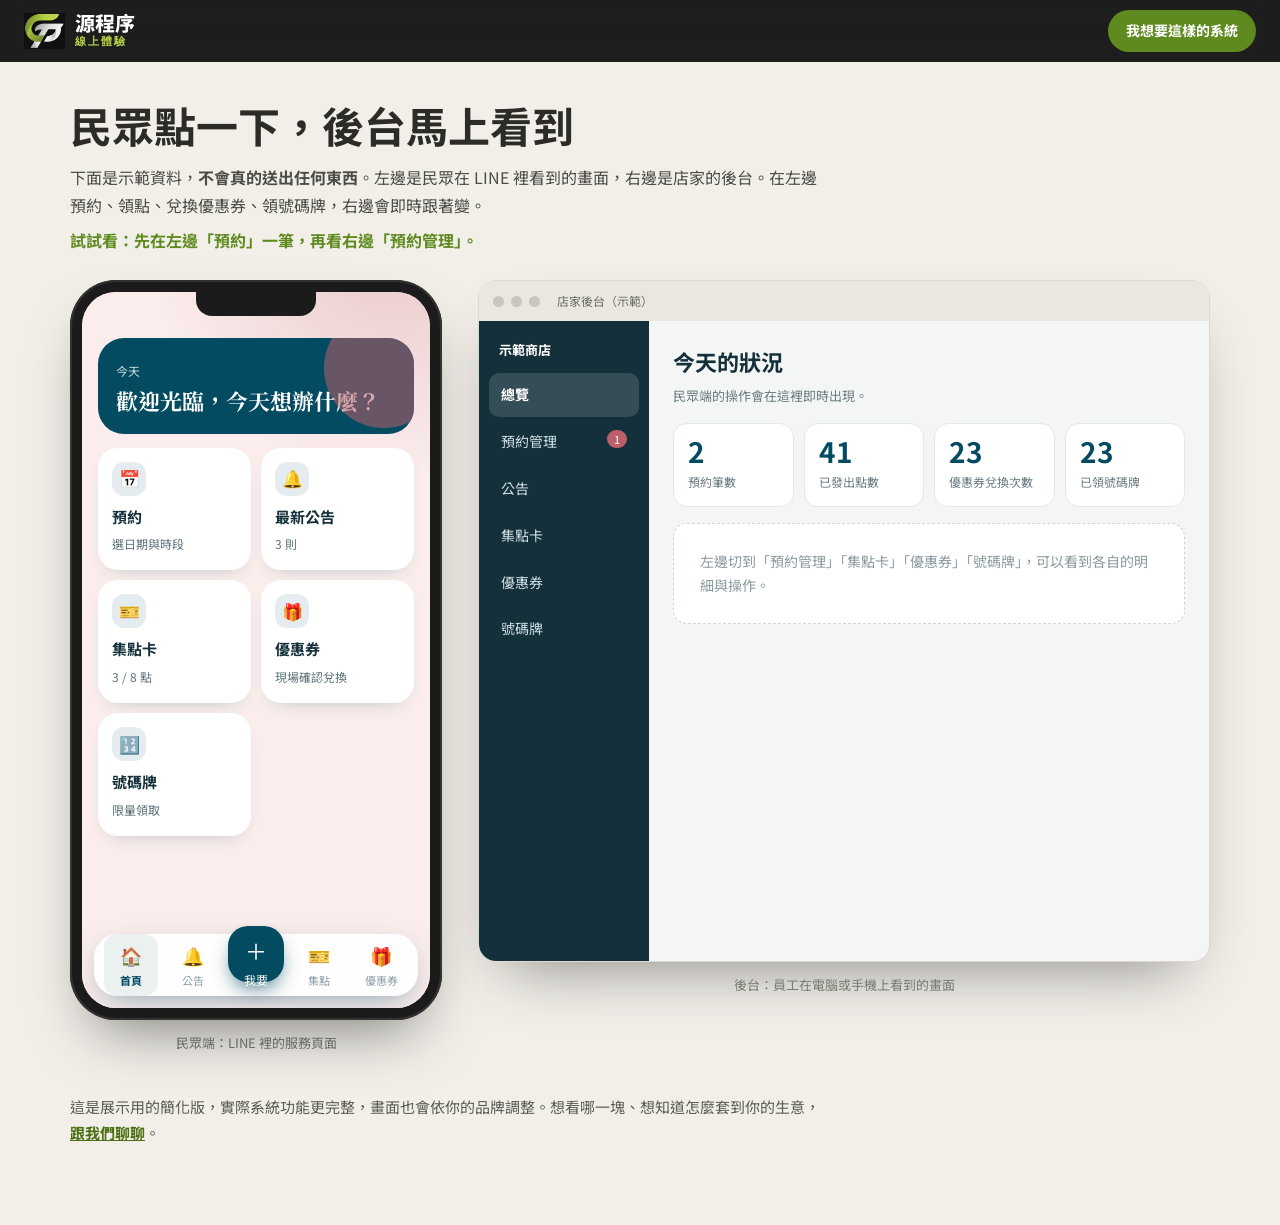
==== demo.html @ 0177e964 "官網：深色品牌首屏；新增線上體驗（前台＋後台假資料互動示範，給業務展示用）" ====
<!doctype html>
<html lang="zh-Hant">
<head>
<meta charset="utf-8">
<meta name="viewport" content="width=device-width,initial-scale=1">
<title>線上體驗｜源程序：前台與後台操作示範</title>
<link rel="icon" href="assets/logo.png">
<meta name="robots" content="noindex,nofollow">
<meta name="description" content="用假資料操作民眾端與後台：預約、公告、集點卡、優惠券、號碼牌，民眾端按下去，後台立刻同步。">
<link rel="preconnect" href="https://fonts.googleapis.com">
<link href="https://fonts.googleapis.com/css2?family=Inter:wght@600;700;900&family=Noto+Sans+TC:wght@400;500;700;800&family=Noto+Serif+TC:wght@600;700&display=swap" rel="stylesheet">
<link rel="stylesheet" href="demo.css?v=1">
</head>
<body>

<header class="dh">
  <a href="index.html" class="dh-brand"><img src="assets/logo-mark-dark.jpg" alt="源程序標誌" height="36"><span>源程序<small>線上體驗</small></span></a>
  <a href="index.html#contact" class="dh-cta">我想要這樣的系統</a>
</header>

<main class="dm">
  <div class="intro">
    <h1>民眾點一下，後台馬上看到</h1>
    <p>下面是示範資料，<b>不會真的送出任何東西</b>。左邊是民眾在 LINE 裡看到的畫面，右邊是店家的後台。在左邊預約、領點、兌換優惠券、領號碼牌，右邊會即時跟著變。</p>
    <p class="hint">試試看：先在左邊「預約」一筆，再看右邊「預約管理」。</p>
  </div>

  <div class="switch" role="tablist" aria-label="切換畫面">
    <button type="button" class="on" data-pane="phone" role="tab">民眾端（LINE）</button>
    <button type="button" data-pane="admin" role="tab">店家後台</button>
  </div>

  <div class="stage">
    <section class="pane pane-phone on" id="paneP" aria-label="民眾端示範">
      <div class="phone-shell">
        <div class="notch"></div>
        <div class="app" id="app"></div>
      </div>
      <p class="cap">民眾端：LINE 裡的服務頁面</p>
    </section>

    <section class="pane pane-admin" id="paneA" aria-label="後台示範">
      <div class="win">
        <div class="win-bar"><i></i><i></i><i></i><span>店家後台（示範）</span></div>
        <div class="win-body" id="admin"></div>
      </div>
      <p class="cap">後台：員工在電腦或手機上看到的畫面</p>
    </section>
  </div>

  <p class="foot">這是展示用的簡化版，實際系統功能更完整，畫面也會依你的品牌調整。想看哪一塊、想知道怎麼套到你的生意，<a href="index.html#contact">跟我們聊聊</a>。</p>
</main>

<script src="demo.js?v=1"></script>
</body>
</html>
---- demo.css ----
:root{
  --bg:#101010; --paper:#faedec; --card:#fff; --pri:#034b61; --pri2:#023747; --acc:#bc5f6a; --ink:#14303a; --mute:#5d727a; --line:#e8d9d8;
  --ok:#2e7d4f; --warn:#b26a00; --adm:#f4f6f5;
  --serif:"Noto Serif TC","Songti TC",serif;
}
*{box-sizing:border-box;margin:0;padding:0}
body{font-family:"Noto Sans TC","PingFang TC","Microsoft JhengHei",system-ui,sans-serif;background:#f2efe9;color:#222;line-height:1.7;-webkit-font-smoothing:antialiased}
button{font:inherit;cursor:pointer;border:0}
a{color:inherit}

/* 頁首 */
.dh{position:sticky;top:0;z-index:40;display:flex;align-items:center;justify-content:space-between;padding:10px 24px;background:rgba(16,16,16,.94);backdrop-filter:blur(8px);color:#fff}
.dh-brand{display:flex;align-items:center;gap:10px;text-decoration:none;font-weight:800;font-size:20px;line-height:1.1}
.dh-brand small{display:block;font:600 11px "Inter",sans-serif;letter-spacing:.18em;color:#b8d048;text-transform:uppercase}
.dh-cta{background:#5f8a1f;color:#fff;text-decoration:none;font-weight:700;font-size:14px;padding:9px 18px;border-radius:999px}
.dh-cta:hover{background:#4b6f14}

.dm{max-width:1180px;margin:0 auto;padding:36px 20px 80px}
.intro{max-width:760px;margin-bottom:26px}
.intro h1{font-size:clamp(28px,4.4vw,42px);line-height:1.3;color:#2b2c27;margin-bottom:12px}
.intro p{color:#4b4c46;font-size:16px}
.intro .hint{margin-top:8px;color:#5f8a1f;font-weight:700}
.switch{display:none;gap:8px;margin-bottom:14px}
.switch button{flex:1;padding:11px;border-radius:999px;background:#e4e1d9;color:#4b4c46;font-weight:700}
.switch button.on{background:#2b2c27;color:#fff}

.stage{display:grid;grid-template-columns:372px 1fr;gap:36px;align-items:start}
.cap{margin-top:12px;text-align:center;font-size:13px;color:#7a7a72}
.foot{margin-top:40px;color:#5b5c55;font-size:15px;max-width:760px}
.foot a{color:#4b6f14;font-weight:700}

/* ── 手機 ── */
.phone-shell{position:relative;width:372px;height:740px;background:#1b1b1b;border-radius:46px;padding:12px;box-shadow:0 30px 60px -24px rgba(0,0,0,.5),0 0 0 2px #333 inset;margin:0 auto}
.notch{position:absolute;top:12px;left:50%;transform:translateX(-50%);width:120px;height:24px;background:#1b1b1b;border-radius:0 0 16px 16px;z-index:5}
.app{position:relative;width:100%;height:100%;border-radius:34px;overflow:hidden;background:var(--paper);color:var(--ink);display:flex;flex-direction:column}
.screen{flex:1;overflow-y:auto;padding:46px 16px 90px;scrollbar-width:none;background:
  radial-gradient(120% 60% at 90% -10%,rgba(188,95,106,.28),transparent 60%),var(--paper)}
.screen::-webkit-scrollbar{display:none}
.a-title{font:700 27px/1.25 var(--serif);color:var(--ink);margin:6px 0 4px}
.a-sub{font-size:13px;color:var(--mute);margin-bottom:14px}
.back{display:inline-flex;align-items:center;justify-content:center;width:34px;height:34px;border-radius:50%;background:#fff;color:var(--ink);box-shadow:0 2px 8px rgba(0,0,0,.1);font-size:16px}
.a-card{background:var(--card);border-radius:22px;padding:14px 16px;margin-bottom:12px;box-shadow:0 8px 20px -14px rgba(3,75,97,.45)}
.a-card h3{font-size:16px;color:var(--ink);margin-bottom:2px}
.a-card p{font-size:13px;color:var(--mute)}
.today{background:var(--pri);color:#fff;border-radius:26px;padding:18px;margin-bottom:14px;position:relative;overflow:hidden}
.today small{opacity:.8;font-size:12px}
.today b{display:block;font:700 22px/1.3 var(--serif);margin-top:4px}
.today::after{content:"";position:absolute;right:-30px;top:-30px;width:120px;height:120px;border-radius:50%;background:rgba(188,95,106,.55)}
.tiles{display:grid;grid-template-columns:1fr 1fr;gap:10px}
.tile{background:#fff;border-radius:20px;padding:14px;text-align:left;color:var(--ink);box-shadow:0 8px 20px -14px rgba(3,75,97,.45);transition:transform .2s}
.tile:active{transform:scale(.96)}
.tile i{display:flex;width:34px;height:34px;border-radius:12px;background:rgba(3,75,97,.1);color:var(--pri);align-items:center;justify-content:center;font-style:normal;font-size:17px;margin-bottom:8px}
.tile b{display:block;font-size:15px}
.tile span{font-size:12px;color:var(--mute)}
.chips{display:flex;flex-wrap:wrap;gap:8px;margin:6px 0 12px}
.chip{padding:8px 14px;border-radius:999px;background:#fff;color:var(--ink);border:1.5px solid var(--line);font-size:14px}
.chip.on{background:var(--pri);color:#fff;border-color:var(--pri)}
.lab{font-size:13px;font-weight:700;color:var(--ink);margin:8px 0 2px}
.in{width:100%;padding:11px 14px;border-radius:14px;border:1.5px solid var(--line);background:#fff;font:inherit;font-size:15px}
.btn-p{width:100%;padding:13px;border-radius:999px;background:var(--pri);color:#fff;font-weight:700;font-size:15px;margin-top:10px}
.btn-p:disabled{opacity:.4;cursor:not-allowed}
.btn-p.acc{background:var(--acc)}
.btn-s{padding:9px 16px;border-radius:999px;background:#fff;color:var(--pri);border:1.5px solid var(--pri);font-weight:700;font-size:14px}
.stamp{margin:18px auto 8px;width:max-content;padding:8px 22px;border:4px solid var(--ok);color:var(--ok);border-radius:14px;font:700 28px var(--serif);transform:rotate(-8deg);animation:stamp .5s cubic-bezier(.2,.9,.25,1.3)}
@keyframes stamp{from{transform:rotate(-30deg) scale(2.6);opacity:0}to{transform:rotate(-8deg) scale(1);opacity:1}}
.receipt{background:#fff;border-radius:18px;padding:14px;font-size:14px;text-align:center}
.dots{display:flex;flex-wrap:wrap;gap:6px;margin:10px 0}
.dot{width:26px;height:26px;border-radius:50%;border:1.5px solid var(--line);display:flex;align-items:center;justify-content:center;font-size:12px;color:#a98;transition:.25s}
.dot.f{background:var(--pri);border-color:var(--pri);color:#fff}
.pill{display:inline-block;padding:2px 10px;border-radius:999px;font-size:12px;font-weight:700;background:rgba(3,75,97,.1);color:var(--pri)}
.pill.ok{background:rgba(46,125,79,.12);color:var(--ok)}
.pill.wait{background:rgba(178,106,0,.12);color:var(--warn)}
.qr{width:150px;height:150px;margin:10px auto;background:
  conic-gradient(from 90deg at 4px 4px,#0000 25%,#000 0) 0 0/16px 16px;border:8px solid #fff;border-radius:6px;outline:1px solid var(--line)}
.bignum{font:700 64px/1 var(--serif);color:var(--pri);text-align:center}
.code{text-align:center;font-family:ui-monospace,monospace;letter-spacing:.2em;font-size:17px}
.note{font-size:12px;color:var(--mute);text-align:center;margin-top:6px}
.nav{position:absolute;left:12px;right:12px;bottom:12px;height:62px;border-radius:24px;background:rgba(255,255,255,.94);backdrop-filter:blur(8px);box-shadow:0 10px 30px -10px rgba(3,75,97,.5);display:flex;align-items:center;justify-content:space-around;padding:0 6px}
.nav button{background:none;color:#8aa0a8;font-size:11px;display:flex;flex-direction:column;align-items:center;gap:1px;padding:6px 8px;border-radius:14px;min-width:54px}
.nav button i{font-style:normal;font-size:18px}
.nav button.on{color:var(--pri);font-weight:700;background:rgba(3,75,97,.08)}
.nav .plus{width:56px;height:56px;border-radius:20px;margin-top:-22px;background:var(--pri);color:#fff;box-shadow:0 10px 22px -8px var(--pri);font-size:12px}
.nav .plus i{font-size:22px}
.sheet{position:absolute;inset:0;background:rgba(0,0,0,.4);display:flex;align-items:flex-end;z-index:20;animation:fadeIn .2s}
.sheet>div{width:100%;background:var(--paper);border-radius:28px 28px 0 0;padding:20px 16px 26px;animation:up .3s cubic-bezier(.2,.9,.25,1.1)}
.sheet h2{font:700 26px var(--serif);margin-bottom:8px}
.sheet li{list-style:none}
.sheet li button{width:100%;text-align:left;padding:12px 4px;background:none;color:var(--ink);font-size:17px;font-weight:700;border-bottom:1px solid var(--line)}
.modal{position:absolute;inset:0;background:rgba(0,0,0,.45);display:flex;align-items:center;justify-content:center;padding:24px;z-index:25;animation:fadeIn .2s}
.modal>div{background:#fff;border-radius:24px;padding:20px;width:100%}
.modal h3{font-size:18px;margin-bottom:6px;color:var(--ink)}
.modal p{font-size:14px;color:var(--mute)}
.modal .row{display:flex;gap:8px;margin-top:14px}
.modal .row button{flex:1;padding:11px;border-radius:999px;font-weight:700}
@keyframes up{from{transform:translateY(40px);opacity:0}to{transform:none;opacity:1}}
@keyframes fadeIn{from{opacity:0}to{opacity:1}}

/* ── 後台 ── */
.win{background:#fff;border-radius:18px;box-shadow:0 30px 60px -28px rgba(0,0,0,.45);overflow:hidden;border:1px solid #dcdad2}
.win-bar{display:flex;align-items:center;gap:7px;padding:10px 14px;background:#e9e7e0;font-size:12px;color:#6f6f66}
.win-bar i{width:11px;height:11px;border-radius:50%;background:#c9c6bb}
.win-bar span{margin-left:10px}
.win-body{display:grid;grid-template-columns:170px 1fr;min-height:640px;background:var(--adm)}
.side{background:#14303a;color:#cfe0e5;padding:16px 10px}
.side h4{font-size:13px;color:#fff;padding:2px 10px 12px}
.side button{display:block;width:100%;text-align:left;padding:10px 12px;border-radius:10px;background:none;color:#cfe0e5;font-size:14px;margin-bottom:3px}
.side button.on{background:rgba(255,255,255,.14);color:#fff;font-weight:700}
.side .badge{float:right;background:var(--acc);color:#fff;border-radius:999px;font-size:11px;padding:0 7px;line-height:18px}
.main{padding:22px 24px;min-width:0}
.main h2{font-size:22px;color:#14303a;margin-bottom:4px}
.main .sub{font-size:13px;color:#6b7c82;margin-bottom:16px}
.stats{display:grid;grid-template-columns:repeat(4,1fr);gap:10px;margin-bottom:16px}
.stat{background:#fff;border-radius:14px;padding:12px 14px;border:1px solid #e3e9e7}
.stat b{display:block;font-size:28px;line-height:1.1;color:#034b61;transition:color .3s}
.stat span{font-size:12px;color:#6b7c82}
.stat.bump b{color:#bc5f6a}
table{width:100%;border-collapse:collapse;background:#fff;border-radius:14px;overflow:hidden;font-size:14px;border:1px solid #e3e9e7}
th{background:#eaf0ee;text-align:left;font-size:12px;color:#5d727a;padding:9px 12px}
td{padding:9px 12px;border-top:1px solid #edf1ef}
tr.new td{animation:hl 2.4s ease}
@keyframes hl{0%,60%{background:#fff2c9}100%{background:transparent}}
.empty{padding:26px;text-align:center;color:#8a9a9f;background:#fff;border-radius:14px;border:1px dashed #cdd8d5;font-size:14px}
.row-btns{display:flex;gap:8px;flex-wrap:wrap;margin-bottom:12px}
.b-sm{padding:7px 14px;border-radius:999px;background:#034b61;color:#fff;font-size:13px;font-weight:700}
.b-sm.o{background:#fff;color:#034b61;border:1.5px solid #034b61}
.fgrid{display:flex;gap:8px;flex-wrap:wrap;margin-bottom:12px}
.fgrid input{padding:8px 12px;border-radius:10px;border:1.5px solid #d6e0dd;font:inherit;font-size:14px;min-width:0;flex:1}
.demo-tag{display:inline-block;margin-left:8px;font-size:11px;padding:1px 8px;border-radius:999px;background:#fff2c9;color:#8a6200;vertical-align:middle}

@media (max-width:980px){
  .stage{grid-template-columns:1fr}
  .switch{display:flex}
  .pane{display:none}
  .pane.on{display:block}
  .win-body{grid-template-columns:1fr}
  .side{display:flex;overflow-x:auto;gap:4px;padding:10px}
  .side h4{display:none}
  .side button{white-space:nowrap;width:auto;margin:0}
  .stats{grid-template-columns:1fr 1fr}
  .main{padding:16px}
  table{font-size:13px}
  th,td{padding:8px}
}
@media (max-width:420px){
  .phone-shell{width:100%;height:700px}
}
@media (prefers-reduced-motion:reduce){*{animation:none!important;transition:none!important}}
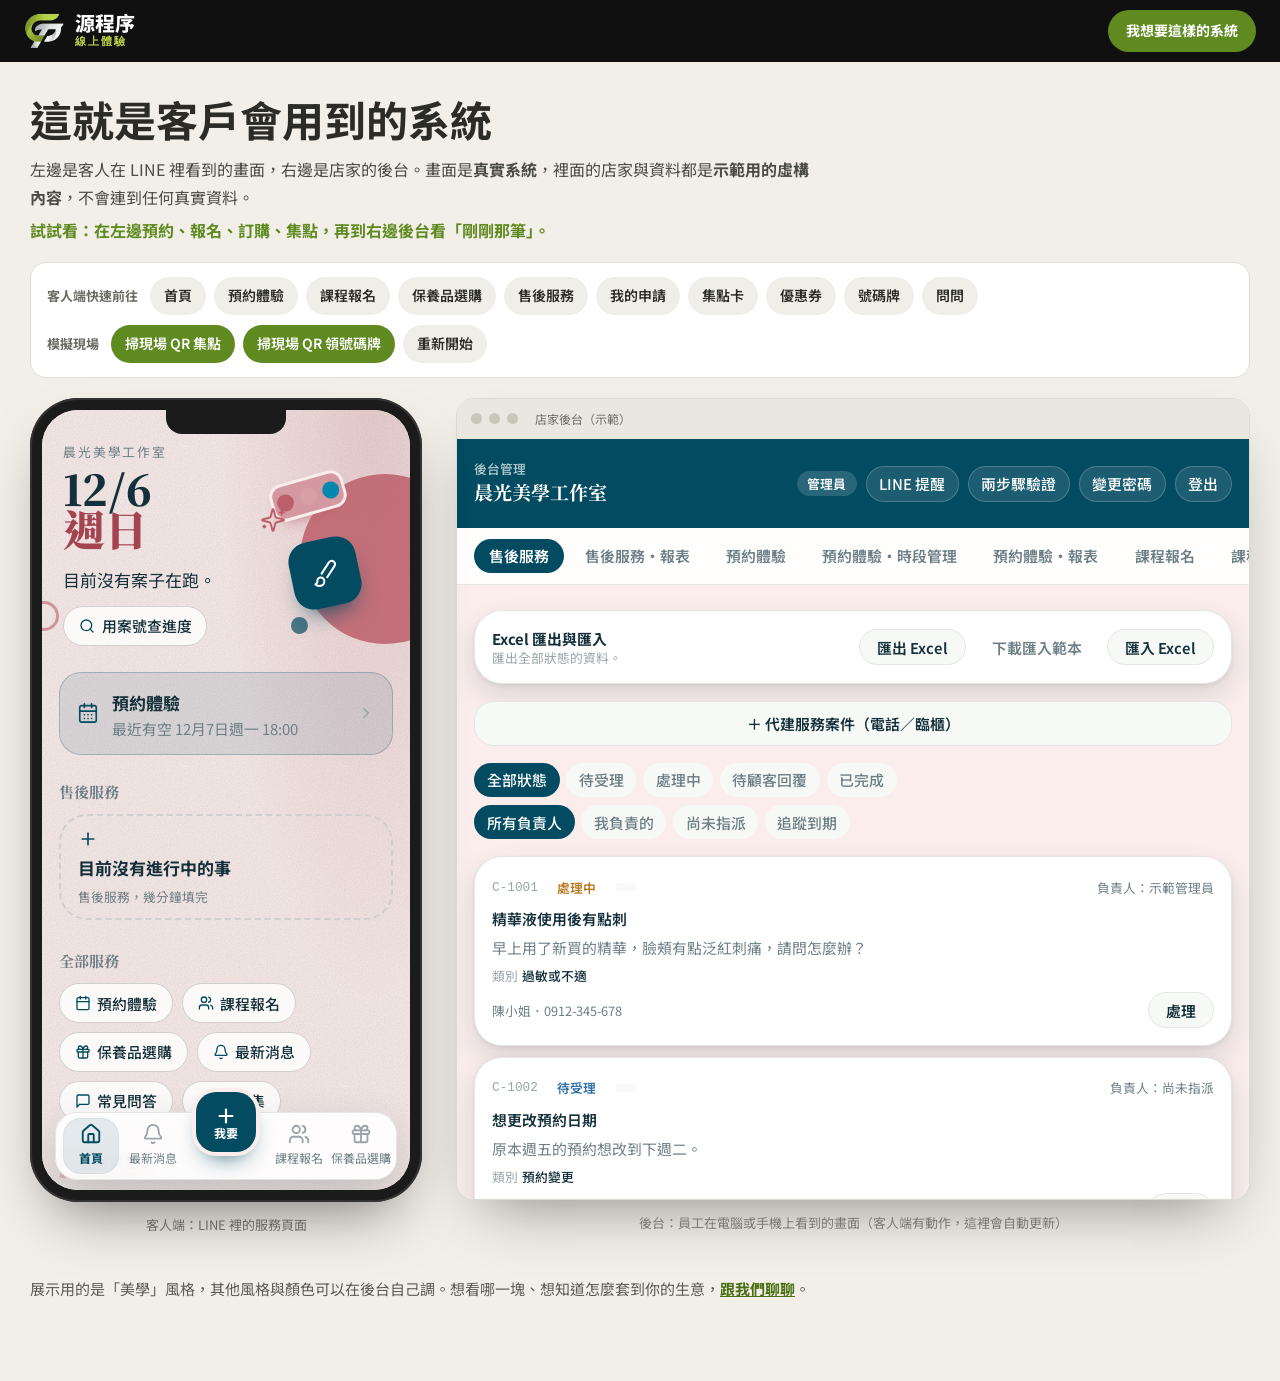
==== commit 3d74cc98: "官網線上體驗改成真實系統畫面（民眾端＋後台，示範資料）；後台自動同步民眾端操作" ====
--- a/demo.html
+++ b/demo.html
@@ -3,13 +3,13 @@
 <head>
 <meta charset="utf-8">
 <meta name="viewport" content="width=device-width,initial-scale=1">
-<title>線上體驗｜源程序：前台與後台操作示範</title>
+<title>線上體驗｜源程序：真實畫面，示範資料</title>
 <link rel="icon" href="assets/logo.png">
 <meta name="robots" content="noindex,nofollow">
-<meta name="description" content="用假資料操作民眾端與後台：預約、公告、集點卡、優惠券、號碼牌，民眾端按下去，後台立刻同步。">
+<meta name="description" content="用真實系統的畫面操作民眾端與後台：預約、報名、訂購、集點卡、優惠券、號碼牌。資料都是示範用的，民眾端按下去，後台立刻同步。">
 <link rel="preconnect" href="https://fonts.googleapis.com">
-<link href="https://fonts.googleapis.com/css2?family=Inter:wght@600;700;900&family=Noto+Sans+TC:wght@400;500;700;800&family=Noto+Serif+TC:wght@600;700&display=swap" rel="stylesheet">
-<link rel="stylesheet" href="demo.css?v=1">
+<link href="https://fonts.googleapis.com/css2?family=Inter:wght@600;700;900&family=Noto+Sans+TC:wght@400;500;700;800&display=swap" rel="stylesheet">
+<link rel="stylesheet" href="demo.css?v=2">
 </head>
 <body>
 
@@ -20,13 +20,35 @@
 
 <main class="dm">
   <div class="intro">
-    <h1>民眾點一下，後台馬上看到</h1>
-    <p>下面是示範資料，<b>不會真的送出任何東西</b>。左邊是民眾在 LINE 裡看到的畫面，右邊是店家的後台。在左邊預約、領點、兌換優惠券、領號碼牌，右邊會即時跟著變。</p>
-    <p class="hint">試試看：先在左邊「預約」一筆，再看右邊「預約管理」。</p>
+    <h1>這就是客戶會用到的系統</h1>
+    <p>左邊是客人在 LINE 裡看到的畫面，右邊是店家的後台。畫面是<b>真實系統</b>，裡面的店家與資料都是<b>示範用的虛構內容</b>，不會連到任何真實資料。</p>
+    <p class="hint">試試看：在左邊預約、報名、訂購、集點，再到右邊後台看「剛剛那筆」。</p>
+  </div>
+
+  <div class="tools" aria-label="示範操作">
+    <div class="tool-group">
+      <span class="tool-label">客人端快速前往</span>
+      <button type="button" data-go="/">首頁</button>
+      <button type="button" data-go="/book/studio-booking">預約體驗</button>
+      <button type="button" data-go="/register/studio-course">課程報名</button>
+      <button type="button" data-go="/shop/studio-shop">保養品選購</button>
+      <button type="button" data-go="/case/studio-service">售後服務</button>
+      <button type="button" data-go="/me">我的申請</button>
+      <button type="button" data-go="/loyalty">集點卡</button>
+      <button type="button" data-go="/coupons">優惠券</button>
+      <button type="button" data-go="/tickets">號碼牌</button>
+      <button type="button" data-go="/assistant">問問</button>
+    </div>
+    <div class="tool-group">
+      <span class="tool-label">模擬現場</span>
+      <button type="button" class="hot" id="btnScan">掃現場 QR 集點</button>
+      <button type="button" class="hot" id="btnTicket">掃現場 QR 領號碼牌</button>
+      <button type="button" id="btnReset">重新開始</button>
+    </div>
   </div>
 
   <div class="switch" role="tablist" aria-label="切換畫面">
-    <button type="button" class="on" data-pane="phone" role="tab">民眾端（LINE）</button>
+    <button type="button" class="on" data-pane="phone" role="tab">客人（LINE）</button>
     <button type="button" data-pane="admin" role="tab">店家後台</button>
   </div>
 
@@ -34,23 +56,23 @@
     <section class="pane pane-phone on" id="paneP" aria-label="民眾端示範">
       <div class="phone-shell">
         <div class="notch"></div>
-        <div class="app" id="app"></div>
+        <iframe id="phone" title="民眾端：LINE 裡的服務頁面" src="app/demo.html?pane=citizen" loading="lazy"></iframe>
       </div>
-      <p class="cap">民眾端：LINE 裡的服務頁面</p>
+      <p class="cap">客人端：LINE 裡的服務頁面</p>
     </section>
 
     <section class="pane pane-admin" id="paneA" aria-label="後台示範">
       <div class="win">
-        <div class="win-bar"><i></i><i></i><i></i><span>店家後台（示範）</span></div>
-        <div class="win-body" id="admin"></div>
+        <div class="win-bar"><i></i><i></i><i></i><span>店家後台（示範）</span><em id="syncNote" aria-live="polite"></em></div>
+        <iframe id="admin" title="店家後台" src="app/demo.html?pane=admin" loading="lazy"></iframe>
       </div>
-      <p class="cap">後台：員工在電腦或手機上看到的畫面</p>
+      <p class="cap">後台：員工在電腦或手機上看到的畫面（客人端有動作，這裡會自動更新）</p>
     </section>
   </div>
 
-  <p class="foot">這是展示用的簡化版，實際系統功能更完整，畫面也會依你的品牌調整。想看哪一塊、想知道怎麼套到你的生意，<a href="index.html#contact">跟我們聊聊</a>。</p>
+  <p class="foot">展示用的是「美學」風格，其他風格與顏色可以在後台自己調。想看哪一塊、想知道怎麼套到你的生意，<a href="index.html#contact">跟我們聊聊</a>。</p>
 </main>
 
-<script src="demo.js?v=1"></script>
+<script src="demo.js?v=2"></script>
 </body>
 </html>
--- a/demo.css
+++ b/demo.css
@@ -1,147 +1,58 @@
-:root{
-  --bg:#101010; --paper:#faedec; --card:#fff; --pri:#034b61; --pri2:#023747; --acc:#bc5f6a; --ink:#14303a; --mute:#5d727a; --line:#e8d9d8;
-  --ok:#2e7d4f; --warn:#b26a00; --adm:#f4f6f5;
-  --serif:"Noto Serif TC","Songti TC",serif;
-}
+:root{--dark:#101010;--green:#5f8a1f;--green-d:#4b6f14;--ink:#2b2c27;--mute:#6b6c64}
 *{box-sizing:border-box;margin:0;padding:0}
 body{font-family:"Noto Sans TC","PingFang TC","Microsoft JhengHei",system-ui,sans-serif;background:#f2efe9;color:#222;line-height:1.7;-webkit-font-smoothing:antialiased}
 button{font:inherit;cursor:pointer;border:0}
 a{color:inherit}
 
-/* 頁首 */
-.dh{position:sticky;top:0;z-index:40;display:flex;align-items:center;justify-content:space-between;padding:10px 24px;background:rgba(16,16,16,.94);backdrop-filter:blur(8px);color:#fff}
+.dh{position:sticky;top:0;z-index:40;display:flex;align-items:center;justify-content:space-between;padding:10px 24px;background:var(--dark);color:#fff}
 .dh-brand{display:flex;align-items:center;gap:10px;text-decoration:none;font-weight:800;font-size:20px;line-height:1.1}
 .dh-brand small{display:block;font:600 11px "Inter",sans-serif;letter-spacing:.18em;color:#b8d048;text-transform:uppercase}
-.dh-cta{background:#5f8a1f;color:#fff;text-decoration:none;font-weight:700;font-size:14px;padding:9px 18px;border-radius:999px}
-.dh-cta:hover{background:#4b6f14}
+.dh-cta{background:var(--green);color:#fff;text-decoration:none;font-weight:700;font-size:14px;padding:9px 18px;border-radius:999px}
+.dh-cta:hover{background:var(--green-d)}
 
-.dm{max-width:1180px;margin:0 auto;padding:36px 20px 80px}
-.intro{max-width:760px;margin-bottom:26px}
-.intro h1{font-size:clamp(28px,4.4vw,42px);line-height:1.3;color:#2b2c27;margin-bottom:12px}
+.dm{max-width:1260px;margin:0 auto;padding:30px 20px 80px}
+.intro{max-width:780px;margin-bottom:18px}
+.intro h1{font-size:clamp(28px,4.4vw,42px);line-height:1.3;color:var(--ink);margin-bottom:10px}
 .intro p{color:#4b4c46;font-size:16px}
-.intro .hint{margin-top:8px;color:#5f8a1f;font-weight:700}
+.intro .hint{margin-top:6px;color:var(--green);font-weight:700}
+
+.tools{display:flex;flex-direction:column;gap:10px;margin:0 0 20px;padding:14px 16px;background:#fff;border-radius:16px;border:1px solid #e3e0d6}
+.tool-group{display:flex;flex-wrap:wrap;gap:8px;align-items:center}
+.tool-label{font-size:13px;font-weight:700;color:var(--mute);margin-right:4px}
+.tools button{padding:7px 14px;border-radius:999px;background:#f0eee8;color:var(--ink);font-size:14px;font-weight:600;transition:.15s}
+.tools button:hover{background:#e4e1d6}
+.tools button.hot{background:var(--green);color:#fff}
+.tools button.hot:hover{background:var(--green-d)}
+
 .switch{display:none;gap:8px;margin-bottom:14px}
 .switch button{flex:1;padding:11px;border-radius:999px;background:#e4e1d9;color:#4b4c46;font-weight:700}
-.switch button.on{background:#2b2c27;color:#fff}
+.switch button.on{background:var(--ink);color:#fff}
 
-.stage{display:grid;grid-template-columns:372px 1fr;gap:36px;align-items:start}
+.stage{display:grid;grid-template-columns:392px 1fr;gap:34px;align-items:start}
 .cap{margin-top:12px;text-align:center;font-size:13px;color:#7a7a72}
-.foot{margin-top:40px;color:#5b5c55;font-size:15px;max-width:760px}
-.foot a{color:#4b6f14;font-weight:700}
+.foot{margin-top:40px;color:#5b5c55;font-size:15px;max-width:780px}
+.foot a{color:var(--green-d);font-weight:700}
 
-/* ── 手機 ── */
-.phone-shell{position:relative;width:372px;height:740px;background:#1b1b1b;border-radius:46px;padding:12px;box-shadow:0 30px 60px -24px rgba(0,0,0,.5),0 0 0 2px #333 inset;margin:0 auto}
-.notch{position:absolute;top:12px;left:50%;transform:translateX(-50%);width:120px;height:24px;background:#1b1b1b;border-radius:0 0 16px 16px;z-index:5}
-.app{position:relative;width:100%;height:100%;border-radius:34px;overflow:hidden;background:var(--paper);color:var(--ink);display:flex;flex-direction:column}
-.screen{flex:1;overflow-y:auto;padding:46px 16px 90px;scrollbar-width:none;background:
-  radial-gradient(120% 60% at 90% -10%,rgba(188,95,106,.28),transparent 60%),var(--paper)}
-.screen::-webkit-scrollbar{display:none}
-.a-title{font:700 27px/1.25 var(--serif);color:var(--ink);margin:6px 0 4px}
-.a-sub{font-size:13px;color:var(--mute);margin-bottom:14px}
-.back{display:inline-flex;align-items:center;justify-content:center;width:34px;height:34px;border-radius:50%;background:#fff;color:var(--ink);box-shadow:0 2px 8px rgba(0,0,0,.1);font-size:16px}
-.a-card{background:var(--card);border-radius:22px;padding:14px 16px;margin-bottom:12px;box-shadow:0 8px 20px -14px rgba(3,75,97,.45)}
-.a-card h3{font-size:16px;color:var(--ink);margin-bottom:2px}
-.a-card p{font-size:13px;color:var(--mute)}
-.today{background:var(--pri);color:#fff;border-radius:26px;padding:18px;margin-bottom:14px;position:relative;overflow:hidden}
-.today small{opacity:.8;font-size:12px}
-.today b{display:block;font:700 22px/1.3 var(--serif);margin-top:4px}
-.today::after{content:"";position:absolute;right:-30px;top:-30px;width:120px;height:120px;border-radius:50%;background:rgba(188,95,106,.55)}
-.tiles{display:grid;grid-template-columns:1fr 1fr;gap:10px}
-.tile{background:#fff;border-radius:20px;padding:14px;text-align:left;color:var(--ink);box-shadow:0 8px 20px -14px rgba(3,75,97,.45);transition:transform .2s}
-.tile:active{transform:scale(.96)}
-.tile i{display:flex;width:34px;height:34px;border-radius:12px;background:rgba(3,75,97,.1);color:var(--pri);align-items:center;justify-content:center;font-style:normal;font-size:17px;margin-bottom:8px}
-.tile b{display:block;font-size:15px}
-.tile span{font-size:12px;color:var(--mute)}
-.chips{display:flex;flex-wrap:wrap;gap:8px;margin:6px 0 12px}
-.chip{padding:8px 14px;border-radius:999px;background:#fff;color:var(--ink);border:1.5px solid var(--line);font-size:14px}
-.chip.on{background:var(--pri);color:#fff;border-color:var(--pri)}
-.lab{font-size:13px;font-weight:700;color:var(--ink);margin:8px 0 2px}
-.in{width:100%;padding:11px 14px;border-radius:14px;border:1.5px solid var(--line);background:#fff;font:inherit;font-size:15px}
-.btn-p{width:100%;padding:13px;border-radius:999px;background:var(--pri);color:#fff;font-weight:700;font-size:15px;margin-top:10px}
-.btn-p:disabled{opacity:.4;cursor:not-allowed}
-.btn-p.acc{background:var(--acc)}
-.btn-s{padding:9px 16px;border-radius:999px;background:#fff;color:var(--pri);border:1.5px solid var(--pri);font-weight:700;font-size:14px}
-.stamp{margin:18px auto 8px;width:max-content;padding:8px 22px;border:4px solid var(--ok);color:var(--ok);border-radius:14px;font:700 28px var(--serif);transform:rotate(-8deg);animation:stamp .5s cubic-bezier(.2,.9,.25,1.3)}
-@keyframes stamp{from{transform:rotate(-30deg) scale(2.6);opacity:0}to{transform:rotate(-8deg) scale(1);opacity:1}}
-.receipt{background:#fff;border-radius:18px;padding:14px;font-size:14px;text-align:center}
-.dots{display:flex;flex-wrap:wrap;gap:6px;margin:10px 0}
-.dot{width:26px;height:26px;border-radius:50%;border:1.5px solid var(--line);display:flex;align-items:center;justify-content:center;font-size:12px;color:#a98;transition:.25s}
-.dot.f{background:var(--pri);border-color:var(--pri);color:#fff}
-.pill{display:inline-block;padding:2px 10px;border-radius:999px;font-size:12px;font-weight:700;background:rgba(3,75,97,.1);color:var(--pri)}
-.pill.ok{background:rgba(46,125,79,.12);color:var(--ok)}
-.pill.wait{background:rgba(178,106,0,.12);color:var(--warn)}
-.qr{width:150px;height:150px;margin:10px auto;background:
-  conic-gradient(from 90deg at 4px 4px,#0000 25%,#000 0) 0 0/16px 16px;border:8px solid #fff;border-radius:6px;outline:1px solid var(--line)}
-.bignum{font:700 64px/1 var(--serif);color:var(--pri);text-align:center}
-.code{text-align:center;font-family:ui-monospace,monospace;letter-spacing:.2em;font-size:17px}
-.note{font-size:12px;color:var(--mute);text-align:center;margin-top:6px}
-.nav{position:absolute;left:12px;right:12px;bottom:12px;height:62px;border-radius:24px;background:rgba(255,255,255,.94);backdrop-filter:blur(8px);box-shadow:0 10px 30px -10px rgba(3,75,97,.5);display:flex;align-items:center;justify-content:space-around;padding:0 6px}
-.nav button{background:none;color:#8aa0a8;font-size:11px;display:flex;flex-direction:column;align-items:center;gap:1px;padding:6px 8px;border-radius:14px;min-width:54px}
-.nav button i{font-style:normal;font-size:18px}
-.nav button.on{color:var(--pri);font-weight:700;background:rgba(3,75,97,.08)}
-.nav .plus{width:56px;height:56px;border-radius:20px;margin-top:-22px;background:var(--pri);color:#fff;box-shadow:0 10px 22px -8px var(--pri);font-size:12px}
-.nav .plus i{font-size:22px}
-.sheet{position:absolute;inset:0;background:rgba(0,0,0,.4);display:flex;align-items:flex-end;z-index:20;animation:fadeIn .2s}
-.sheet>div{width:100%;background:var(--paper);border-radius:28px 28px 0 0;padding:20px 16px 26px;animation:up .3s cubic-bezier(.2,.9,.25,1.1)}
-.sheet h2{font:700 26px var(--serif);margin-bottom:8px}
-.sheet li{list-style:none}
-.sheet li button{width:100%;text-align:left;padding:12px 4px;background:none;color:var(--ink);font-size:17px;font-weight:700;border-bottom:1px solid var(--line)}
-.modal{position:absolute;inset:0;background:rgba(0,0,0,.45);display:flex;align-items:center;justify-content:center;padding:24px;z-index:25;animation:fadeIn .2s}
-.modal>div{background:#fff;border-radius:24px;padding:20px;width:100%}
-.modal h3{font-size:18px;margin-bottom:6px;color:var(--ink)}
-.modal p{font-size:14px;color:var(--mute)}
-.modal .row{display:flex;gap:8px;margin-top:14px}
-.modal .row button{flex:1;padding:11px;border-radius:999px;font-weight:700}
-@keyframes up{from{transform:translateY(40px);opacity:0}to{transform:none;opacity:1}}
-@keyframes fadeIn{from{opacity:0}to{opacity:1}}
+.phone-shell{position:relative;width:392px;height:804px;background:#1b1b1b;border-radius:48px;padding:12px;box-shadow:0 30px 60px -24px rgba(0,0,0,.5),0 0 0 2px #333 inset;margin:0 auto}
+.notch{position:absolute;top:12px;left:50%;transform:translateX(-50%);width:120px;height:24px;background:#1b1b1b;border-radius:0 0 16px 16px;z-index:5;pointer-events:none}
+.phone-shell iframe{width:100%;height:100%;border:0;border-radius:36px;background:#fff;display:block}
 
-/* ── 後台 ── */
 .win{background:#fff;border-radius:18px;box-shadow:0 30px 60px -28px rgba(0,0,0,.45);overflow:hidden;border:1px solid #dcdad2}
 .win-bar{display:flex;align-items:center;gap:7px;padding:10px 14px;background:#e9e7e0;font-size:12px;color:#6f6f66}
 .win-bar i{width:11px;height:11px;border-radius:50%;background:#c9c6bb}
 .win-bar span{margin-left:10px}
-.win-body{display:grid;grid-template-columns:170px 1fr;min-height:640px;background:var(--adm)}
-.side{background:#14303a;color:#cfe0e5;padding:16px 10px}
-.side h4{font-size:13px;color:#fff;padding:2px 10px 12px}
-.side button{display:block;width:100%;text-align:left;padding:10px 12px;border-radius:10px;background:none;color:#cfe0e5;font-size:14px;margin-bottom:3px}
-.side button.on{background:rgba(255,255,255,.14);color:#fff;font-weight:700}
-.side .badge{float:right;background:var(--acc);color:#fff;border-radius:999px;font-size:11px;padding:0 7px;line-height:18px}
-.main{padding:22px 24px;min-width:0}
-.main h2{font-size:22px;color:#14303a;margin-bottom:4px}
-.main .sub{font-size:13px;color:#6b7c82;margin-bottom:16px}
-.stats{display:grid;grid-template-columns:repeat(4,1fr);gap:10px;margin-bottom:16px}
-.stat{background:#fff;border-radius:14px;padding:12px 14px;border:1px solid #e3e9e7}
-.stat b{display:block;font-size:28px;line-height:1.1;color:#034b61;transition:color .3s}
-.stat span{font-size:12px;color:#6b7c82}
-.stat.bump b{color:#bc5f6a}
-table{width:100%;border-collapse:collapse;background:#fff;border-radius:14px;overflow:hidden;font-size:14px;border:1px solid #e3e9e7}
-th{background:#eaf0ee;text-align:left;font-size:12px;color:#5d727a;padding:9px 12px}
-td{padding:9px 12px;border-top:1px solid #edf1ef}
-tr.new td{animation:hl 2.4s ease}
-@keyframes hl{0%,60%{background:#fff2c9}100%{background:transparent}}
-.empty{padding:26px;text-align:center;color:#8a9a9f;background:#fff;border-radius:14px;border:1px dashed #cdd8d5;font-size:14px}
-.row-btns{display:flex;gap:8px;flex-wrap:wrap;margin-bottom:12px}
-.b-sm{padding:7px 14px;border-radius:999px;background:#034b61;color:#fff;font-size:13px;font-weight:700}
-.b-sm.o{background:#fff;color:#034b61;border:1.5px solid #034b61}
-.fgrid{display:flex;gap:8px;flex-wrap:wrap;margin-bottom:12px}
-.fgrid input{padding:8px 12px;border-radius:10px;border:1.5px solid #d6e0dd;font:inherit;font-size:14px;min-width:0;flex:1}
-.demo-tag{display:inline-block;margin-left:8px;font-size:11px;padding:1px 8px;border-radius:999px;background:#fff2c9;color:#8a6200;vertical-align:middle}
+.win-bar em{margin-left:auto;font-style:normal;color:var(--green-d);font-weight:700;opacity:0;transition:opacity .3s}
+.win-bar em.on{opacity:1}
+.win iframe{width:100%;height:760px;border:0;display:block;background:#fff}
 
-@media (max-width:980px){
+@media (max-width:1020px){
   .stage{grid-template-columns:1fr}
   .switch{display:flex}
   .pane{display:none}
   .pane.on{display:block}
-  .win-body{grid-template-columns:1fr}
-  .side{display:flex;overflow-x:auto;gap:4px;padding:10px}
-  .side h4{display:none}
-  .side button{white-space:nowrap;width:auto;margin:0}
-  .stats{grid-template-columns:1fr 1fr}
-  .main{padding:16px}
-  table{font-size:13px}
-  th,td{padding:8px}
+  .win iframe{height:720px}
 }
-@media (max-width:420px){
-  .phone-shell{width:100%;height:700px}
+@media (max-width:430px){
+  .phone-shell{width:100%;height:760px;border-radius:40px}
+  .dm{padding:20px 12px 80px}
 }
-@media (prefers-reduced-motion:reduce){*{animation:none!important;transition:none!important}}
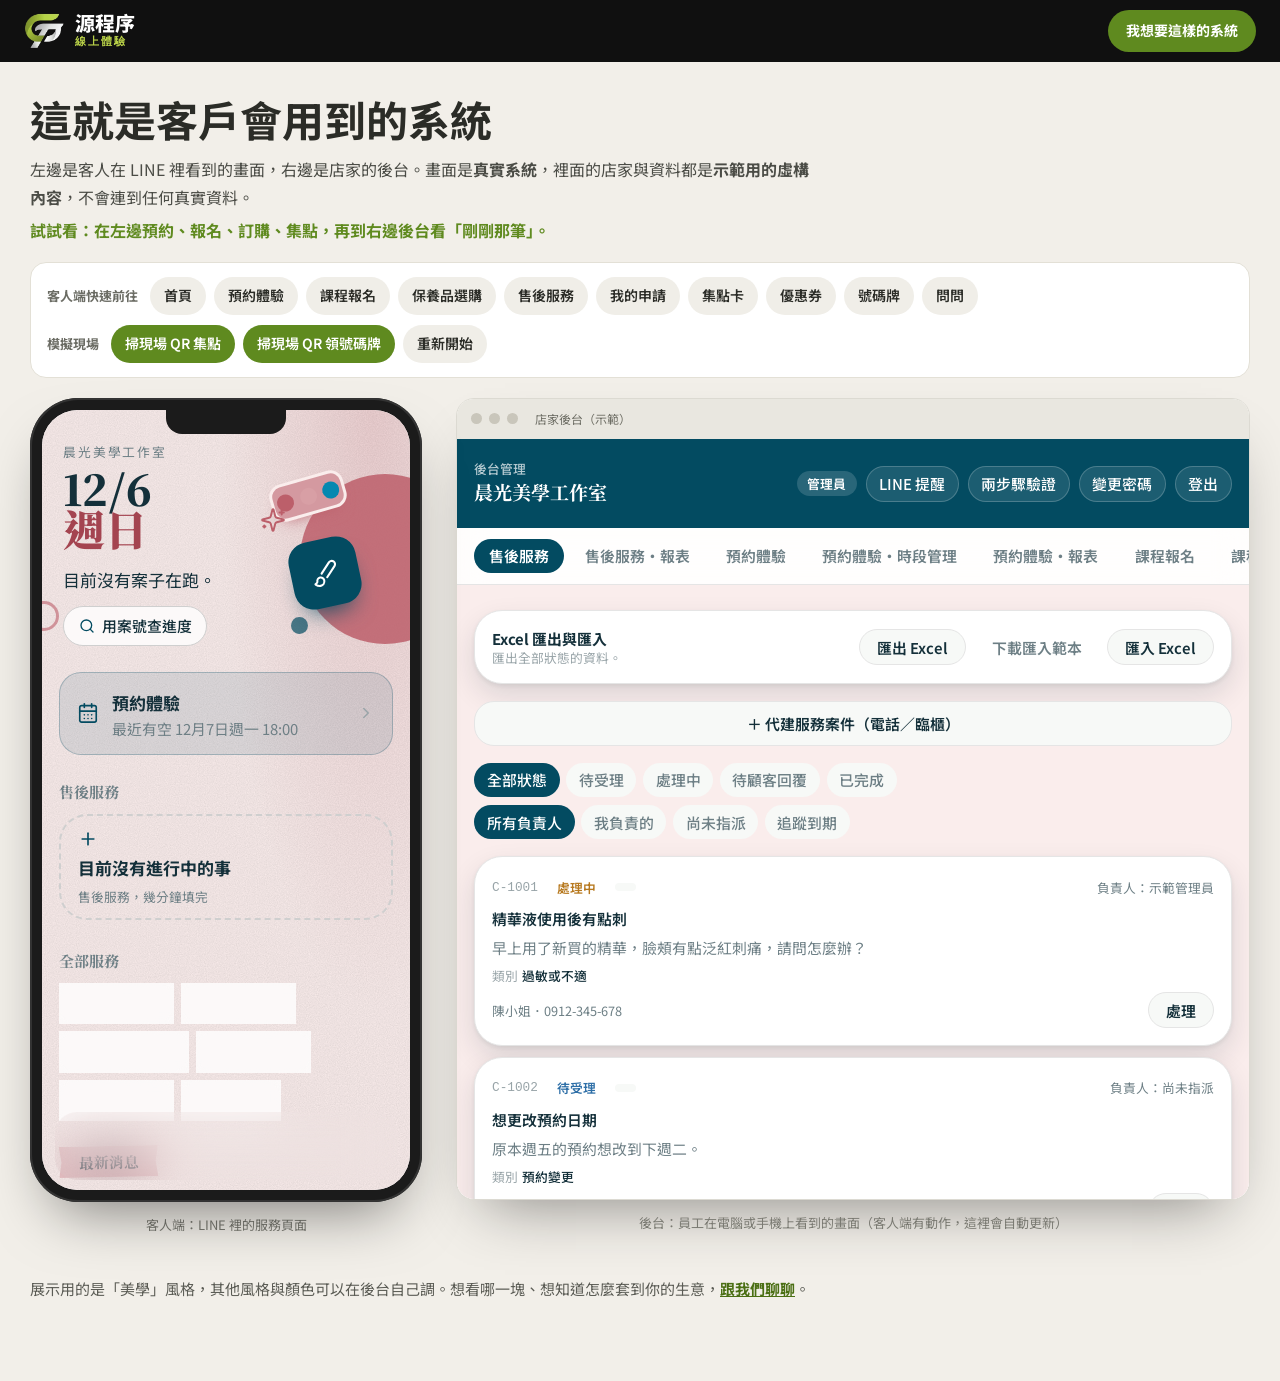
==== commit 045ac5c0: "官網線上體驗：加版本參數，避免瀏覽器抓到舊快取" ====
--- a/demo.html
+++ b/demo.html
@@ -9,7 +9,7 @@
 <meta name="description" content="用真實系統的畫面操作民眾端與後台：預約、報名、訂購、集點卡、優惠券、號碼牌。資料都是示範用的，民眾端按下去，後台立刻同步。">
 <link rel="preconnect" href="https://fonts.googleapis.com">
 <link href="https://fonts.googleapis.com/css2?family=Inter:wght@600;700;900&family=Noto+Sans+TC:wght@400;500;700;800&display=swap" rel="stylesheet">
-<link rel="stylesheet" href="demo.css?v=2">
+<link rel="stylesheet" href="demo.css?v=20261003a">
 </head>
 <body>
 
@@ -56,7 +56,7 @@
     <section class="pane pane-phone on" id="paneP" aria-label="民眾端示範">
       <div class="phone-shell">
         <div class="notch"></div>
-        <iframe id="phone" title="民眾端：LINE 裡的服務頁面" src="app/demo.html?pane=citizen" loading="lazy"></iframe>
+        <iframe id="phone" title="民眾端：LINE 裡的服務頁面" src="app/demo.html?pane=citizen&v=20261003a" loading="lazy"></iframe>
       </div>
       <p class="cap">客人端：LINE 裡的服務頁面</p>
     </section>
@@ -64,7 +64,7 @@
     <section class="pane pane-admin" id="paneA" aria-label="後台示範">
       <div class="win">
         <div class="win-bar"><i></i><i></i><i></i><span>店家後台（示範）</span><em id="syncNote" aria-live="polite"></em></div>
-        <iframe id="admin" title="店家後台" src="app/demo.html?pane=admin" loading="lazy"></iframe>
+        <iframe id="admin" title="店家後台" src="app/demo.html?pane=admin&v=20261003a" loading="lazy"></iframe>
       </div>
       <p class="cap">後台：員工在電腦或手機上看到的畫面（客人端有動作，這裡會自動更新）</p>
     </section>
@@ -73,6 +73,6 @@
   <p class="foot">展示用的是「美學」風格，其他風格與顏色可以在後台自己調。想看哪一塊、想知道怎麼套到你的生意，<a href="index.html#contact">跟我們聊聊</a>。</p>
 </main>
 
-<script src="demo.js?v=2"></script>
+<script src="demo.js?v=20261003a"></script>
 </body>
 </html>
